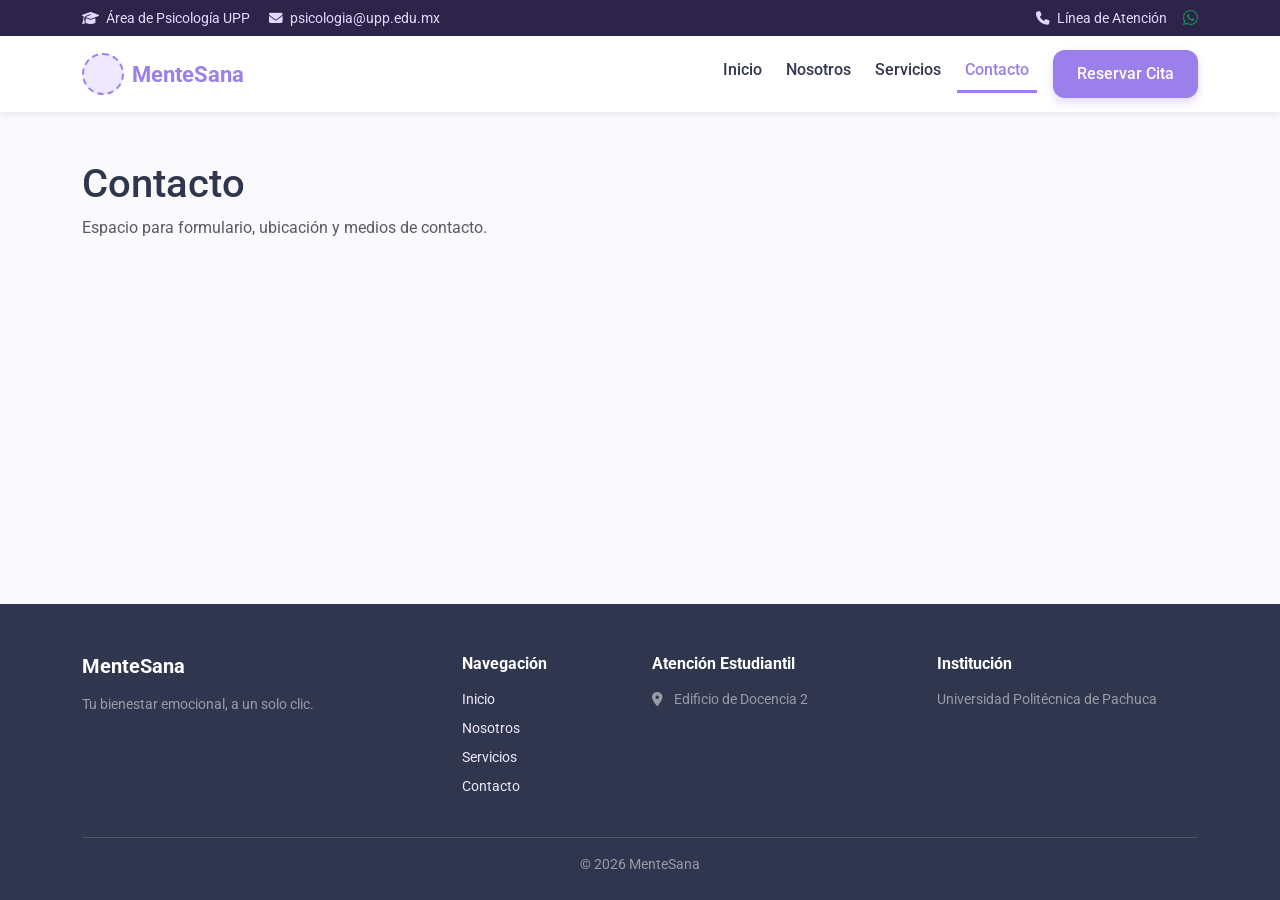
==== contacto.html @ 6005bea5 "Estructura base + menú offcanvas + comentarios en contacto.html" ====
<!DOCTYPE html>
<html lang="es">
<head>
    <meta charset="UTF-8">
    <meta name="viewport" content="width=device-width, initial-scale=1.0">
    <title>Contacto - MenteSana</title>

    <!-- Librerías externas - NO MODIFICAR -->
    <link href="https://cdn.jsdelivr.net/npm/bootstrap@5.3.3/dist/css/bootstrap.min.css" rel="stylesheet">
    <link rel="stylesheet" href="https://cdnjs.cloudflare.com/ajax/libs/font-awesome/6.5.1/css/all.min.css">
    <link href="https://fonts.googleapis.com/css2?family=Roboto:wght@300;400;500;700&display=swap" rel="stylesheet">

    <!-- Estilos propios (guía de estilo MenteSana) -->
    <link rel="stylesheet" href="css/estilos.css">
</head>
<body class="d-flex flex-column min-vh-100">

    <!-- Barra superior con contactos -->
    <div class="top-bar py-2">
        <div class="container d-flex justify-content-between align-items-center flex-wrap gap-2">
            <div>
                <span class="me-3"><i class="fa-solid fa-graduation-cap me-1"></i> Área de Psicología UPP</span>
                <span><i class="fa-solid fa-envelope me-1"></i> psicologia@upp.edu.mx</span>
            </div>
            <div class="d-flex align-items-center gap-3">
                <a href="contacto.html"><i class="fa-solid fa-phone me-1"></i> Línea de Atención</a>
                <a href="https://wa.me/" target="_blank" class="text-success"><i class="fa-brands fa-whatsapp fa-lg"></i></a>
            </div>
        </div>
    </div>

    <!-- Barra de navegación con menú móvil (Offcanvas Bootstrap 5) -->
    <nav class="navbar navbar-expand-lg navbar-mentesana sticky-top">
        <div class="container">
            <!-- Logo y nombre del sitio -->
            <a class="navbar-brand d-flex align-items-center gap-2" href="index.html">
                <div class="logo-placeholder"></div>
                <span>Mente<span style="color: var(--morado-principal);">Sana</span></span>
            </a>

            <!-- Botón hamburguesa - SOLO APARECE EN MÓVIL (< 992px) -->
            <button class="navbar-toggler border-0" type="button" 
                    data-bs-toggle="offcanvas" 
                    data-bs-target="#menuNavegacion" 
                    aria-controls="menuNavegacion">
                <span class="navbar-toggler-icon"></span>
            </button>

            <!-- Menú lateral deslizable (se abre desde la derecha) -->
            <div class="offcanvas offcanvas-end" tabindex="-1" id="menuNavegacion">
                <div class="offcanvas-header border-bottom">
                    <h5 class="offcanvas-title fw-bold">Mente<span style="color: var(--morado-principal);">Sana</span></h5>
                    <button type="button" class="btn-close" data-bs-dismiss="offcanvas"></button>
                </div>
                <div class="offcanvas-body">
                    <!-- Enlaces de navegación -->
                    <ul class="navbar-nav ms-auto gap-2">
                        <li class="nav-item"><a class="nav-link" href="index.html">Inicio</a></li>
                        <li class="nav-item"><a class="nav-link" href="nosotros.html">Nosotros</a></li>
                        <li class="nav-item"><a class="nav-link" href="servicios.html">Servicios</a></li>
                        <li class="nav-item"><a class="nav-link active" href="contacto.html">Contacto</a></li>
                    </ul>
                    <!-- Botón Reservar Cita - versión móvil -->
                    <div class="mt-3 d-lg-none">
                        <a href="contacto.html" class="btn btn-morado w-100">Reservar Cita</a>
                    </div>
                    <!-- Botón Reservar Cita - versión escritorio -->
                    <div class="d-none d-lg-block mt-0 ms-lg-3">
                        <a href="contacto.html" class="btn btn-morado px-4">Reservar Cita</a>
                    </div>
                </div>
            </div>
        </div>
    </nav>

    <!--  AQUÍ ABAJO TU COMPAÑERO AGREGA EL CONTENIDO -->
    <main class="container my-5">
        <h1>Contacto</h1>
        <p class="text-muted">Espacio para formulario, ubicación y medios de contacto.</p>
        <!-- NO BORRAR ESTRUCTURA DE ARRIBA - SOLO AGREGAR CONTENIDO AQUÍ -->
    </main>
    <!-- ================================================== -->

    <!-- Pie de página - igual en todas las páginas -->
    <footer class="footer-mentesana mt-auto">
        <div class="container">
            <div class="row g-4 mb-4 text-start">
                <div class="col-lg-4 col-md-6">
                    <h5 class="fw-bold mb-3 text-white">MenteSana</h5>
                    <p class="small text-white-50">Tu bienestar emocional, a un solo clic.</p>
                </div>
                <div class="col-lg-2 col-md-6">
                    <h6 class="fw-bold mb-3 text-white">Navegación</h6>
                    <ul class="list-unstyled small">
                        <li class="mb-2"><a href="index.html">Inicio</a></li>
                        <li class="mb-2"><a href="nosotros.html">Nosotros</a></li>
                        <li class="mb-2"><a href="servicios.html">Servicios</a></li>
                        <li class="mb-2"><a href="contacto.html">Contacto</a></li>
                    </ul>
                </div>
                <div class="col-lg-3 col-md-6">
                    <h6 class="fw-bold mb-3 text-white">Atención Estudiantil</h6>
                    <p class="small text-white-50 mb-2"><i class="fa-solid fa-location-dot me-2"></i> Edificio de Docencia 2</p>
                </div>
                <div class="col-lg-3 col-md-6">
                    <h6 class="fw-bold mb-3 text-white">Institución</h6>
                    <p class="small text-white-50">Universidad Politécnica de Pachuca</p>
                </div>
            </div>
            <hr class="border-secondary opacity-50">
            <p class="text-center mb-0 small text-white-50">&copy; 2026 MenteSana</p>
        </div>
    </footer>

    <!-- Scripts de Bootstrap - NO MODIFICAR -->
    <script src="https://cdn.jsdelivr.net/npm/bootstrap@5.3.3/dist/js/bootstrap.bundle.min.js"></script>
</body>
</html>
---- css/estilos.css ----
/* ==========================================================================
   MenteSana - Guía de Estilo Oficial (Material Design 3 Adaptado)
   ========================================================================== */

:root {
    /* Paleta Oficial */
    --morado-principal: #9B7FEA;
    --azul-principal: #5B8DEF;
    --azul-claro: #DCEEFF;
    --lavanda: #EEE9FF;
    --blanco: #FFFFFF;
    --texto-principal: #30364D;
    
    /* Variables secundarias */
    --morado-hover: #8563E3;
    --topbar-bg: #2D2549;
    --topbar-text: #E2D9FF;
    --bg-general: #FAFAFC;
}

/* Base Body y Tipografía */
body {
    font-family: 'Roboto', sans-serif;
    color: var(--texto-principal);
    background-color: var(--bg-general);
}

/* --------------------------------------------------------------------------
   1. Top Bar Superior (Contactos / Info Rápida)
   -------------------------------------------------------------------------- */
.top-bar {
    background-color: var(--topbar-bg);
    color: var(--topbar-text);
    font-size: 0.85rem;
}

.top-bar a {
    color: var(--topbar-text);
    text-decoration: none;
    transition: color 0.2s ease;
}

.top-bar a:hover {
    color: var(--blanco);
}

/* --------------------------------------------------------------------------
   2. Navbar Principal
   -------------------------------------------------------------------------- */
.navbar-mentesana {
    background-color: var(--blanco);
    box-shadow: 0px 2px 8px rgba(0, 0, 0, 0.08);
    padding-top: 0.75rem;
    padding-bottom: 0.75rem;
}

.navbar-mentesana .navbar-brand {
    color: var(--morado-principal);
    font-weight: 700;
    font-size: 1.4rem;
}

.navbar-mentesana .nav-link {
    color: var(--texto-principal);
    font-weight: 500;
    padding: 0.5rem 1rem;
    transition: all 0.2s ease;
}

.navbar-mentesana .nav-link:hover,
.navbar-mentesana .nav-link.active {
    color: var(--morado-principal);
    border-bottom: 3px solid var(--morado-principal);
}

/* Placeholder para el Logo */
.logo-placeholder {
    width: 42px;
    height: 42px;
    border-radius: 50%;
    border: 2px dashed var(--morado-principal);
    background-color: var(--lavanda);
    display: flex;
    align-items: center;
    justify-content: center;
}

/* --------------------------------------------------------------------------
   3. Hero / Banner Principal
   -------------------------------------------------------------------------- */
.hero-section {
    position: relative;
    /* Fondo con degradado sobrio en lugar de la imagen */
    background: linear-gradient(135deg, var(--morado-principal), var(--azul-principal));
    color: var(--blanco);
    padding: 100px 0;
}

.hero-section h1 {
    font-size: 2.8rem;
    font-weight: 700;
}

.hero-section p {
    font-size: 1.25rem;
    font-weight: 400;
}

/* Placeholder para la imagen principal del Hero */
.hero-img-placeholder {
    width: 100%;
    max-width: 500px;
    height: 250px;
    margin: 0 auto;
    border: 2px dashed rgba(255, 255, 255, 0.6);
    border-radius: 16px;
    background-color: rgba(255, 255, 255, 0.1);
    display: flex;
    align-items: center;
    justify-content: center;
    color: var(--blanco);
}

/* --------------------------------------------------------------------------
   4. Botones (Material Design 3)
   -------------------------------------------------------------------------- */
.btn-morado {
    background-color: var(--morado-principal);
    color: var(--blanco);
    border-radius: 12px;
    font-weight: 500;
    border: none;
    padding: 12px 28px;
    box-shadow: 0 4px 10px rgba(155, 127, 234, 0.3);
    transition: all 0.3s ease;
}

.btn-morado:hover {
    background-color: var(--morado-hover);
    color: var(--blanco);
    transform: translateY(-2px);
    box-shadow: 0 6px 14px rgba(155, 127, 234, 0.4);
}

.btn-outline-lavanda {
    background-color: rgba(255, 255, 255, 0.2);
    color: var(--blanco);
    border: 2px solid var(--blanco);
    border-radius: 12px;
    font-weight: 500;
    padding: 10px 26px;
    backdrop-filter: blur(4px);
    transition: all 0.3s ease;
}

.btn-outline-lavanda:hover {
    background-color: var(--blanco);
    color: var(--morado-principal);
    transform: translateY(-2px);
}

/* --------------------------------------------------------------------------
   5. Tarjetas y Módulos
   -------------------------------------------------------------------------- */
.card-servicio {
    background-color: var(--blanco);
    border: 1px solid var(--lavanda);
    border-radius: 16px;
    transition: all 0.3s ease;
    box-shadow: 0 2px 8px rgba(0,0,0,0.04);
}

.card-servicio:hover {
    transform: translateY(-5px);
    box-shadow: 0 8px 20px rgba(155, 127, 234, 0.18);
    border-color: var(--morado-principal);
}

.icon-container {
    width: 70px;
    height: 70px;
    background-color: var(--lavanda);
    color: var(--morado-principal);
    border-radius: 50%;
    display: flex;
    align-items: center;
    justify-content: center;
    margin: 0 auto 1.25rem;
    font-size: 1.8rem;
}

.uni-banner {
    background-color: var(--lavanda);
    border-radius: 20px;
    padding: 40px;
}

/* --------------------------------------------------------------------------
   6. Footer (Pie de Página)
   -------------------------------------------------------------------------- */
.footer-mentesana {
    background-color: var(--texto-principal);
    color: var(--blanco);
    padding-top: 50px;
    padding-bottom: 25px;
}

.footer-mentesana a {
    color: var(--lavanda);
    text-decoration: none;
    transition: color 0.2s ease;
}

.footer-mentesana a:hover {
    color: var(--blanco);
}
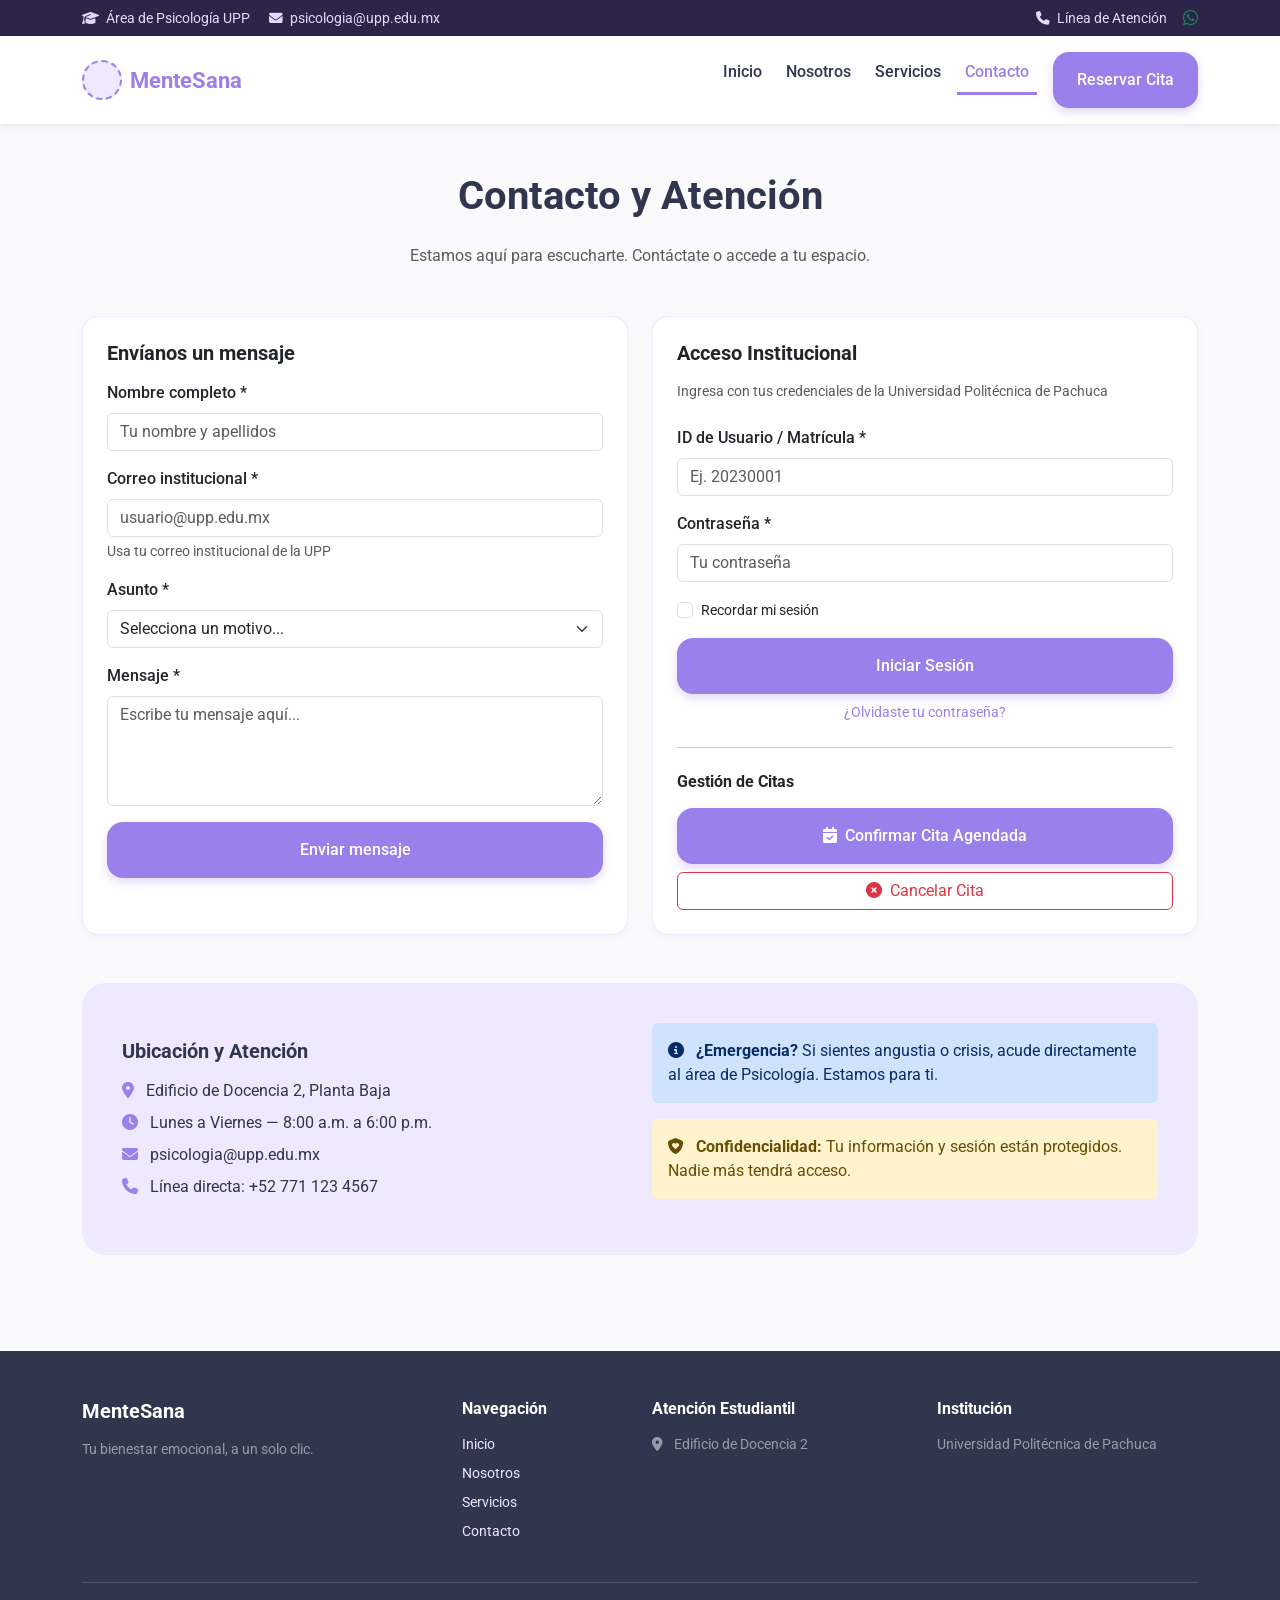
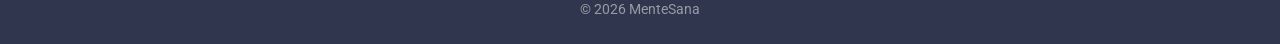
==== commit bf9c6037: "Tarea2 RF-001: Maquetación formularios Contacto + Sesión con validación HTML5" ====
--- a/contacto.html
+++ b/contacto.html
@@ -73,11 +73,214 @@
         </div>
     </nav>
 
-    <!--  AQUÍ ABAJO TU COMPAÑERO AGREGA EL CONTENIDO -->
+    <!--  TAREA 2: Maquetación Contacto + Sesión + Modales -->
     <main class="container my-5">
-        <h1>Contacto</h1>
-        <p class="text-muted">Espacio para formulario, ubicación y medios de contacto.</p>
-        <!-- NO BORRAR ESTRUCTURA DE ARRIBA - SOLO AGREGAR CONTENIDO AQUÍ -->
+        <h1 class="fw-bold text-center mb-4">Contacto y Atención</h1>
+        <p class="text-muted text-center mb-5">Estamos aquí para escucharte. Contáctate o accede a tu espacio.</p>
+
+        <!-- RF-001: SECCIÓN 1 — Formulario de Contacto -->
+        <div class="row g-4 mb-5">
+            <div class="col-lg-6">
+                <div class="card card-servicio h-100 p-4">
+                    <h3 class="h5 fw-bold mb-3">Envíanos un mensaje</h3>
+                    <form id="formContacto">
+                        <div class="mb-3">
+                            <label for="nombreCompleto" class="form-label fw-medium">Nombre completo *</label>
+                            <input type="text" class="form-control" id="nombreCompleto" name="nombreCompleto" 
+                                   required placeholder="Tu nombre y apellidos">
+                        </div>
+                        <div class="mb-3">
+                            <label for="correoUPP" class="form-label fw-medium">Correo institucional *</label>
+                            <input type="email" class="form-control" id="correoUPP" name="correoUPP" 
+                                   required placeholder="usuario@upp.edu.mx" pattern="[a-z0-9._%+-]+@upp\.edu\.mx$">
+                            <div class="form-text">Usa tu correo institucional de la UPP</div>
+                        </div>
+                        <div class="mb-3">
+                            <label for="asunto" class="form-label fw-medium">Asunto *</label>
+                            <select class="form-select" id="asunto" name="asunto" required>
+                                <option value="">Selecciona un motivo...</option>
+                                <option>Consulta sobre citas</option>
+                                <option>Orientación psicológica</option>
+                                <option>Reporte o sugerencia</option>
+                                <option>Otro</option>
+                            </select>
+                        </div>
+                        <div class="mb-3">
+                            <label for="mensaje" class="form-label fw-medium">Mensaje *</label>
+                            <textarea class="form-control" id="mensaje" name="mensaje" rows="4" 
+                                      required placeholder="Escribe tu mensaje aquí..."></textarea>
+                        </div>
+                        <button type="submit" class="btn btn-morado w-100">Enviar mensaje</button>
+                    </form>
+                </div>
+            </div>
+
+            <!-- RF-001: SECCIÓN 2 — Inicio de Sesión Institucional -->
+            <div class="col-lg-6">
+                <div class="card card-servicio h-100 p-4">
+                    <h3 class="h5 fw-bold mb-3">Acceso Institucional</h3>
+                    <p class="text-muted small mb-4">Ingresa con tus credenciales de la Universidad Politécnica de Pachuca</p>
+                    
+                    <form id="formLogin">
+                        <div class="mb-3">
+                            <label for="usuarioID" class="form-label fw-medium">ID de Usuario / Matrícula *</label>
+                            <input type="text" class="form-control" id="usuarioID" name="usuarioID" 
+                                   required placeholder="Ej. 20230001">
+                        </div>
+                        <div class="mb-3">
+                            <label for="contrasena" class="form-label fw-medium">Contraseña *</label>
+                            <input type="password" class="form-control" id="contrasena" name="contrasena" 
+                                   required placeholder="Tu contraseña">
+                        </div>
+                        <div class="mb-3 form-check">
+                            <input type="checkbox" class="form-check-input" id="recordarSesion">
+                            <label class="form-check-label small" for="recordarSesion">Recordar mi sesión</label>
+                        </div>
+                        <button type="submit" class="btn btn-morado w-100 mb-2">Iniciar Sesión</button>
+                        <a href="#" class="d-block text-center small text-decoration-none" style="color: var(--morado-principal);">¿Olvidaste tu contraseña?</a>
+                    </form>
+
+                    <hr class="my-4">
+
+                    <!-- RF-004: ACCIONES DE CITA → Botones que abren Modales -->
+                    <h4 class="h6 fw-bold mb-3">Gestión de Citas</h4>
+                    <div class="d-grid gap-2">
+                        <button type="button" class="btn btn-morado" data-bs-toggle="modal" data-bs-target="#modalConfirmarCita">
+                            <i class="fa-solid fa-calendar-check me-2"></i>Confirmar Cita Agendada
+                        </button>
+                        <button type="button" class="btn btn-outline-danger" data-bs-toggle="modal" data-bs-target="#modalCancelarCita">
+                            <i class="fa-solid fa-circle-xmark me-2"></i>Cancelar Cita
+                        </button>
+                    </div>
+                </div>
+            </div>
+        </div>
+
+        <!-- SECCIÓN: Ubicación y Datos de Contacto -->
+        <div class="uni-banner mb-5">
+            <div class="row g-4 align-items-center">
+                <div class="col-md-6">
+                    <h3 class="h5 fw-bold mb-3">Ubicación y Atención</h3>
+                    <ul class="list-unstyled mb-0">
+                        <li class="mb-2"><i class="fa-solid fa-location-dot me-2" style="color: var(--morado-principal);"></i> Edificio de Docencia 2, Planta Baja</li>
+                        <li class="mb-2"><i class="fa-solid fa-clock me-2" style="color: var(--morado-principal);"></i> Lunes a Viernes — 8:00 a.m. a 6:00 p.m.</li>
+                        <li class="mb-2"><i class="fa-solid fa-envelope me-2" style="color: var(--morado-principal);"></i> psicologia@upp.edu.mx</li>
+                        <li><i class="fa-solid fa-phone me-2" style="color: var(--morado-principal);"></i> Línea directa: +52 771 123 4567</li>
+                    </ul>
+                </div>
+                <div class="col-md-6">
+                    <!-- Alerta Informativa de Bootstrap -->
+                    <div class="alert alert-primary border-0" role="alert">
+                        <i class="fa-solid fa-info-circle me-2"></i>
+                        <strong>¿Emergencia?</strong> Si sientes angustia o crisis, acude directamente al área de Psicología. Estamos para ti.
+                    </div>
+                    <div class="alert alert-warning border-0" role="alert">
+                        <i class="fa-solid fa-shield-heart me-2"></i>
+                        <strong>Confidencialidad:</strong> Tu información y sesión están protegidos. Nadie más tendrá acceso.
+                    </div>
+                </div>
+            </div>
+        </div>
+
+        <!-- ================================================== -->
+        <!-- RF-004: MODALES DE CONFIRMACIÓN Y CANCELACIÓN -->
+        <!-- ================================================== -->
+
+        <!-- Modal 1 — Confirmar Cita -->
+        <div class="modal fade" id="modalConfirmarCita" tabindex="-1" aria-labelledby="modalConfirmarCitaTitulo" aria-hidden="true">
+            <div class="modal-dialog modal-dialog-centered">
+                <div class="modal-content">
+                    <div class="modal-header" style="background-color: var(--lavanda);">
+                        <h5 class="modal-title fw-bold" id="modalConfirmarCitaTitulo">
+                            <i class="fa-solid fa-calendar-check me-2" style="color: var(--morado-principal);"></i>Confirmar Cita
+                        </h5>
+                        <button type="button" class="btn-close" data-bs-dismiss="modal" aria-label="Cerrar"></button>
+                    </div>
+                    <div class="modal-body">
+                        <p class="mb-3">Verifica los datos de tu cita antes de confirmar:</p>
+                        <ul class="list-group list-group-flush mb-3">
+                            <li class="list-group-item d-flex justify-content-between">
+                                <span>Fecha:</span>
+                                <strong>DD/MM/AAAA</strong>
+                            </li>
+                            <li class="list-group-item d-flex justify-content-between">
+                                <span>Hora:</span>
+                                <strong>HH:MM</strong>
+                            </li>
+                            <li class="list-group-item d-flex justify-content-between">
+                                <span>Modalidad:</span>
+                                <strong>Presencial / Virtual</strong>
+                            </li>
+                            <li class="list-group-item d-flex justify-content-between">
+                                <span>Orientador:</span>
+                                <strong>Por asignar</strong>
+                            </li>
+                        </ul>
+                        <div class="form-check mb-2">
+                            <input type="checkbox" class="form-check-input" id="confirmoAsistencia" required>
+                            <label class="form-check-label small" for="confirmoAsistencia">
+                                Confirmo que asistiré en la fecha y hora indicadas *
+                            </label>
+                        </div>
+                        <p class="small text-muted mb-0"> Recuerda: Puedes modificar tu cita con al menos 24 horas de anticipación.</p>
+                    </div>
+                    <div class="modal-footer">
+                        <button type="button" class="btn btn-secondary" data-bs-dismiss="modal">Cerrar</button>
+                        <button type="button" class="btn btn-morado">Confirmar Cita</button>
+                    </div>
+                </div>
+            </div>
+        </div>
+
+        <!-- Modal 2 — Cancelar Cita -->
+        <div class="modal fade" id="modalCancelarCita" tabindex="-1" aria-labelledby="modalCancelarCitaTitulo" aria-hidden="true">
+            <div class="modal-dialog modal-dialog-centered">
+                <div class="modal-content border-danger">
+                    <div class="modal-header bg-danger text-white">
+                        <h5 class="modal-title fw-bold" id="modalCancelarCitaTitulo">
+                            <i class="fa-solid fa-triangle-exclamation me-2"></i>Cancelar Cita
+                        </h5>
+                        <button type="button" class="btn-close btn-close-white" data-bs-dismiss="modal" aria-label="Cerrar"></button>
+                    </div>
+                    <div class="modal-body">
+                        <p class="mb-3">¿Estás seguro de que deseas cancelar tu cita programada?</p>
+                        
+                        <div class="alert alert-light border mb-3" role="alert">
+                            <strong> Consecuencias:</strong>
+                            <ul class="mb-0 mt-1 small">
+                                <li>El espacio quedará disponible para otra persona</li>
+                                <li>Podrás agendar una nueva cita después</li>
+                                <li>Si cancelas con menos de 24h, se registrará como ausencia</li>
+                            </ul>
+                        </div>
+
+                        <div class="mb-3">
+                            <label for="motivoCancelacion" class="form-label fw-medium">Motivo de cancelación *</label>
+                            <select class="form-select" id="motivoCancelacion" required>
+                                <option value="">Selecciona un motivo...</option>
+                                <li>Conflicto de horario académico</li>
+                                <li>Imprevisto personal</li>
+                                <li>Me recuperé y no requiero la sesión</li>
+                                <li>Problemas de salud</li>
+                                <li>Otro</li>
+                            </select>
+                        </div>
+
+                        <div class="form-check mb-2">
+                            <input type="checkbox" class="form-check-input" id="entiendoCancelacion" required>
+                            <label class="form-check-label small text-danger" for="entiendoCancelacion">
+                                Comprendo que esta acción cancela mi cita y no se puede deshacer *
+                            </label>
+                        </div>
+                    </div>
+                    <div class="modal-footer">
+                        <button type="button" class="btn btn-secondary" data-bs-dismiss="modal">Mantener Cita</button>
+                        <button type="button" class="btn btn-danger">Sí, Cancelar Cita</button>
+                    </div>
+                </div>
+            </div>
+        </div>
+        <!-- Fin Modales RF-004 -->
     </main>
     <!-- ================================================== -->
 
--- a/css/estilos.css
+++ b/css/estilos.css
@@ -1,37 +1,65 @@
 /* ==========================================================================
-   MenteSana - Guía de Estilo Oficial (Material Design 3 Adaptado)
+   MenteSana - Hoja de Estilos Global (Guía de Estilo Oficial)
    ========================================================================== */
 
+/* Importación oficial de la fuente Roboto */
+@import url('https://fonts.googleapis.com/css2?family=Roboto:wght@300;400;500;700&display=swap');
+
+/* --------------------------------------------------------------------------
+   1. Variables de Color Solicitadas (#3)
+   -------------------------------------------------------------------------- */
 :root {
-    /* Paleta Oficial */
+    /* Paleta Requerida */
+    --azul-principal: #5B8DEF;
     --morado-principal: #9B7FEA;
-    --azul-principal: #5B8DEF;
     --azul-claro: #DCEEFF;
     --lavanda: #EEE9FF;
+    --texto-principal: #30364D;
+
+    /* Colores Secundarios y de Apoyo */
     --blanco: #FFFFFF;
-    --texto-principal: #30364D;
-    
-    /* Variables secundarias */
     --morado-hover: #8563E3;
     --topbar-bg: #2D2549;
     --topbar-text: #E2D9FF;
     --bg-general: #FAFAFC;
-}
-
-/* Base Body y Tipografía */
+
+    /* ----------------------------------------------------------------------
+       Sistema de Espaciado en múltiplos de 8dp (8px)
+       ---------------------------------------------------------------------- */
+    --space-8: 8px;    /* 1x */
+    --space-16: 16px;  /* 2x */
+    --space-24: 24px;  /* 3x */
+    --space-32: 32px;  /* 4x */
+    --space-40: 40px;  /* 5x */
+    --space-48: 48px;  /* 6x */
+    --space-64: 64px;  /* 8x */
+    --space-80: 80px;  /* 10x */
+}
+
+/* --------------------------------------------------------------------------
+   2. Configuración Base y Tipografía Roboto
+   -------------------------------------------------------------------------- */
+* {
+    box-sizing: border-box;
+}
+
 body {
     font-family: 'Roboto', sans-serif;
     color: var(--texto-principal);
     background-color: var(--bg-general);
-}
-
-/* --------------------------------------------------------------------------
-   1. Top Bar Superior (Contactos / Info Rápida)
+    margin: 0;
+    padding: 0;
+}
+
+/* --------------------------------------------------------------------------
+   3. Top Bar Superior (Info Rápida)
    -------------------------------------------------------------------------- */
 .top-bar {
     background-color: var(--topbar-bg);
     color: var(--topbar-text);
     font-size: 0.85rem;
+    padding-top: var(--space-8);
+    padding-bottom: var(--space-8);
 }
 
 .top-bar a {
@@ -45,13 +73,13 @@
 }
 
 /* --------------------------------------------------------------------------
-   2. Navbar Principal
+   4. Barra de Navegación (Navbar)
    -------------------------------------------------------------------------- */
 .navbar-mentesana {
     background-color: var(--blanco);
     box-shadow: 0px 2px 8px rgba(0, 0, 0, 0.08);
-    padding-top: 0.75rem;
-    padding-bottom: 0.75rem;
+    padding-top: var(--space-16);
+    padding-bottom: var(--space-16);
 }
 
 .navbar-mentesana .navbar-brand {
@@ -63,7 +91,7 @@
 .navbar-mentesana .nav-link {
     color: var(--texto-principal);
     font-weight: 500;
-    padding: 0.5rem 1rem;
+    padding: var(--space-8) var(--space-16);
     transition: all 0.2s ease;
 }
 
@@ -75,8 +103,8 @@
 
 /* Placeholder para el Logo */
 .logo-placeholder {
-    width: 42px;
-    height: 42px;
+    width: 40px;
+    height: 40px;
     border-radius: 50%;
     border: 2px dashed var(--morado-principal);
     background-color: var(--lavanda);
@@ -86,51 +114,38 @@
 }
 
 /* --------------------------------------------------------------------------
-   3. Hero / Banner Principal
+   5. Hero / Banner Principal
    -------------------------------------------------------------------------- */
 .hero-section {
     position: relative;
-    /* Fondo con degradado sobrio en lugar de la imagen */
     background: linear-gradient(135deg, var(--morado-principal), var(--azul-principal));
     color: var(--blanco);
-    padding: 100px 0;
+    padding-top: var(--space-80);
+    padding-bottom: var(--space-80);
 }
 
 .hero-section h1 {
     font-size: 2.8rem;
     font-weight: 700;
+    margin-bottom: var(--space-16);
 }
 
 .hero-section p {
     font-size: 1.25rem;
     font-weight: 400;
-}
-
-/* Placeholder para la imagen principal del Hero */
-.hero-img-placeholder {
-    width: 100%;
-    max-width: 500px;
-    height: 250px;
-    margin: 0 auto;
-    border: 2px dashed rgba(255, 255, 255, 0.6);
-    border-radius: 16px;
-    background-color: rgba(255, 255, 255, 0.1);
-    display: flex;
-    align-items: center;
-    justify-content: center;
-    color: var(--blanco);
-}
-
-/* --------------------------------------------------------------------------
-   4. Botones (Material Design 3)
+    margin-bottom: var(--space-32);
+}
+
+/* --------------------------------------------------------------------------
+   6. Botones Institucionales
    -------------------------------------------------------------------------- */
 .btn-morado {
     background-color: var(--morado-principal);
     color: var(--blanco);
-    border-radius: 12px;
+    border-radius: var(--space-16);
     font-weight: 500;
     border: none;
-    padding: 12px 28px;
+    padding: var(--space-16) var(--space-32);
     box-shadow: 0 4px 10px rgba(155, 127, 234, 0.3);
     transition: all 0.3s ease;
 }
@@ -146,9 +161,9 @@
     background-color: rgba(255, 255, 255, 0.2);
     color: var(--blanco);
     border: 2px solid var(--blanco);
-    border-radius: 12px;
+    border-radius: var(--space-16);
     font-weight: 500;
-    padding: 10px 26px;
+    padding: var(--space-16) var(--space-32);
     backdrop-filter: blur(4px);
     transition: all 0.3s ease;
 }
@@ -160,49 +175,52 @@
 }
 
 /* --------------------------------------------------------------------------
-   5. Tarjetas y Módulos
+   7. Tarjetas y Módulos
    -------------------------------------------------------------------------- */
 .card-servicio {
     background-color: var(--blanco);
     border: 1px solid var(--lavanda);
-    border-radius: 16px;
+    border-radius: var(--space-16);
+    padding: var(--space-24);
     transition: all 0.3s ease;
     box-shadow: 0 2px 8px rgba(0,0,0,0.04);
 }
 
 .card-servicio:hover {
-    transform: translateY(-5px);
+    transform: translateY(-4px);
     box-shadow: 0 8px 20px rgba(155, 127, 234, 0.18);
     border-color: var(--morado-principal);
 }
 
 .icon-container {
-    width: 70px;
-    height: 70px;
+    width: 64px;
+    height: 64px;
     background-color: var(--lavanda);
     color: var(--morado-principal);
     border-radius: 50%;
     display: flex;
     align-items: center;
     justify-content: center;
-    margin: 0 auto 1.25rem;
+    margin: 0 auto var(--space-16);
     font-size: 1.8rem;
 }
 
 .uni-banner {
     background-color: var(--lavanda);
-    border-radius: 20px;
-    padding: 40px;
-}
-
-/* --------------------------------------------------------------------------
-   6. Footer (Pie de Página)
+    border-radius: var(--space-24);
+    padding: var(--space-40);
+    margin-top: var(--space-48);
+    margin-bottom: var(--space-48);
+}
+
+/* --------------------------------------------------------------------------
+   8. Pie de Página (Footer)
    -------------------------------------------------------------------------- */
 .footer-mentesana {
     background-color: var(--texto-principal);
     color: var(--blanco);
-    padding-top: 50px;
-    padding-bottom: 25px;
+    padding-top: var(--space-48);
+    padding-bottom: var(--space-24);
 }
 
 .footer-mentesana a {
@@ -213,4 +231,12 @@
 
 .footer-mentesana a:hover {
     color: var(--blanco);
+}
+/* Logo en Navbar */
+.logo-nav {
+    width: 40px;
+    height: 40px;
+    object-fit: cover;
+    border-radius: 50%;
+    border: 2px solid var(--morado-principal);
 }
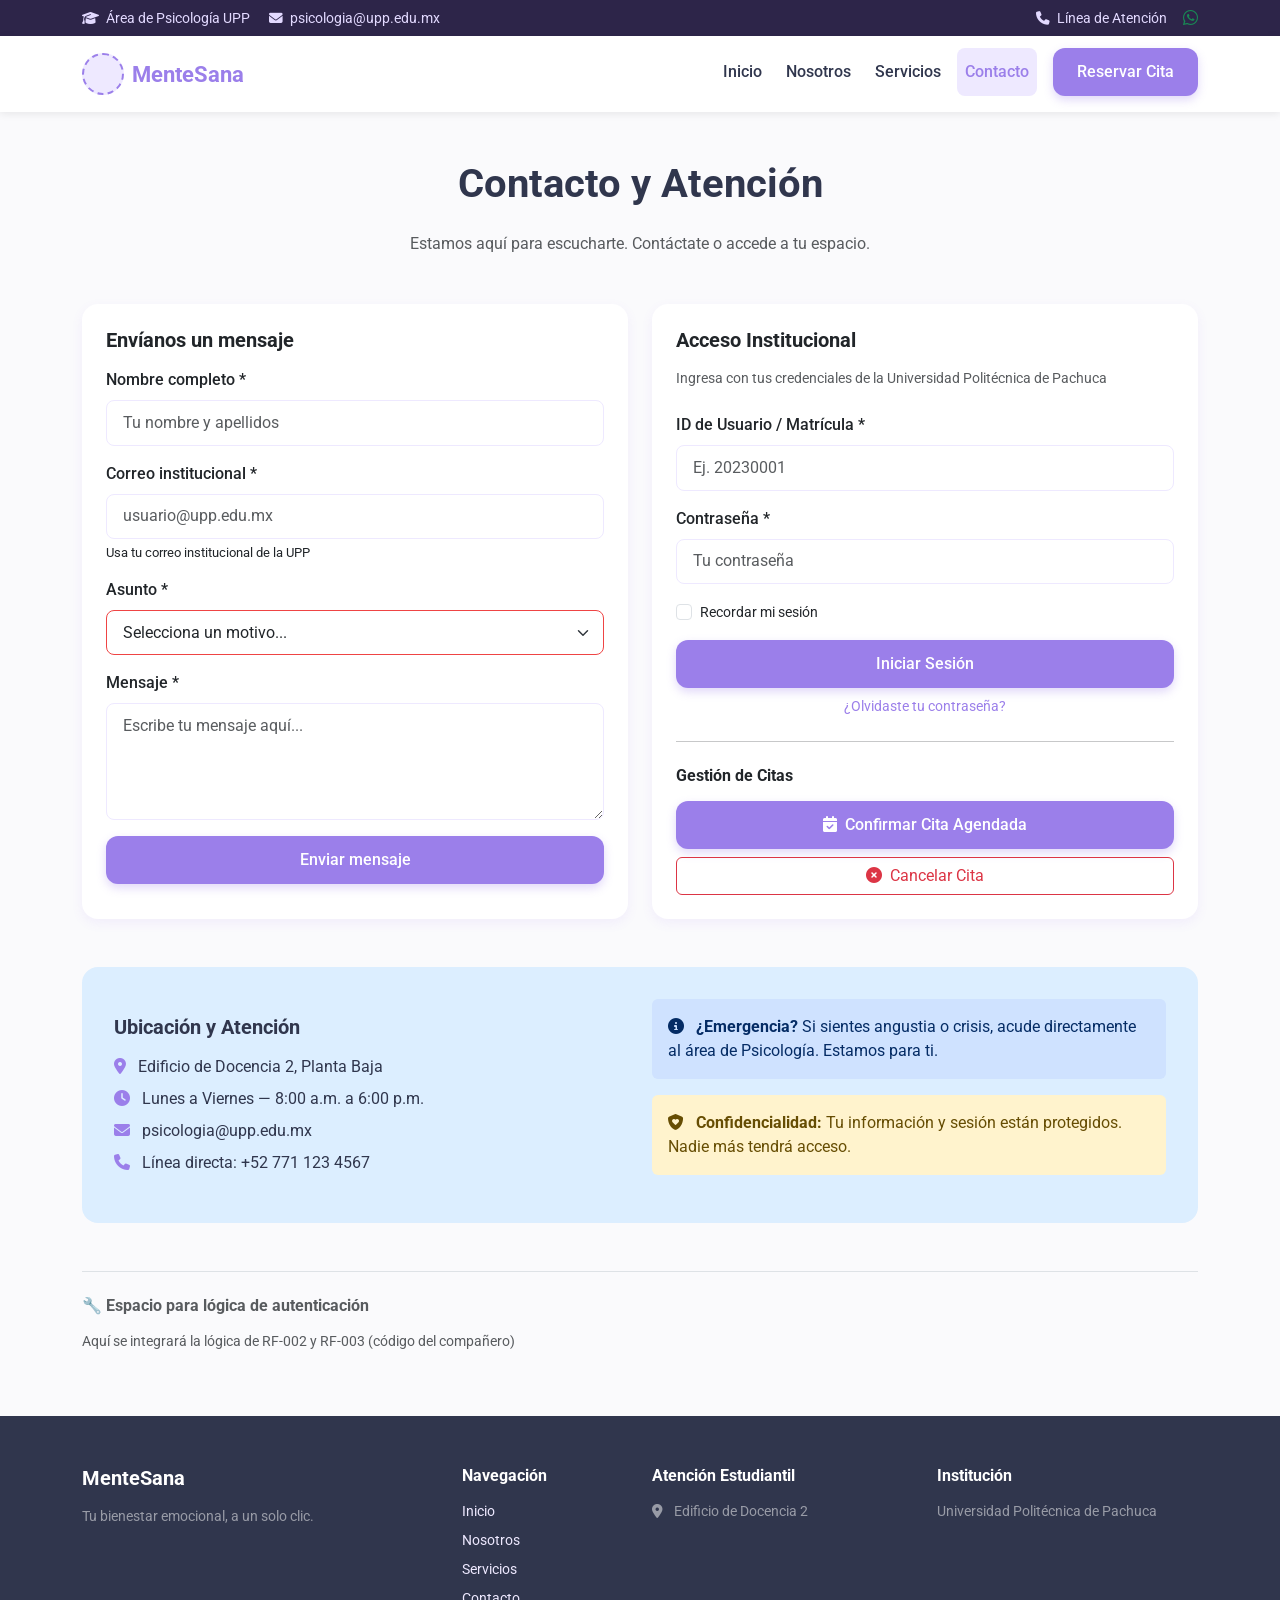
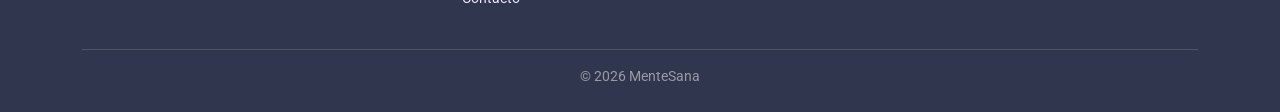
==== commit f8497962: "Tarea2: Comentarios y espacio reservado para RF-002 y RF-003" ====
--- a/contacto.html
+++ b/contacto.html
@@ -281,6 +281,18 @@
             </div>
         </div>
         <!-- Fin Modales RF-004 -->
+        <!-- RF-002 y RF-003 — ESPACIO RESERVADO PARA EL COMPAÑERO -->
+        <!-- Aquí se conectará:
+             RF-002 → Lógica de autenticación y verificación de credenciales
+             RF-003 → Recuperación de contraseña y gestión de sesión
+             INSTRUCCIONES: No borrar la estructura de arriba. 
+             Solo agregar tu código de conexión/script en este espacio.
+        ================================================== -->
+        <div class="mt-5 pt-4 border-top">
+            <h4 class="h6 fw-bold text-muted mb-3">🔧 Espacio para lógica de autenticación</h4>
+            <p class="text-muted small">Aquí se integrará la lógica de RF-002 y RF-003 (código del compañero)</p>
+            <!-- Tu código va aquí -->
+        </div>
     </main>
     <!-- ================================================== -->
 
--- a/css/estilos.css
+++ b/css/estilos.css
@@ -1,65 +1,37 @@
 /* ==========================================================================
-   MenteSana - Hoja de Estilos Global (Guía de Estilo Oficial)
+   MenteSana - Guía de Estilo Oficial (Material Design 3 Adaptado)
    ========================================================================== */
 
-/* Importación oficial de la fuente Roboto */
-@import url('https://fonts.googleapis.com/css2?family=Roboto:wght@300;400;500;700&display=swap');
-
-/* --------------------------------------------------------------------------
-   1. Variables de Color Solicitadas (#3)
-   -------------------------------------------------------------------------- */
 :root {
-    /* Paleta Requerida */
+    /* Paleta Oficial */
+    --morado-principal: #9B7FEA;
     --azul-principal: #5B8DEF;
-    --morado-principal: #9B7FEA;
     --azul-claro: #DCEEFF;
     --lavanda: #EEE9FF;
+    --blanco: #FFFFFF;
     --texto-principal: #30364D;
-
-    /* Colores Secundarios y de Apoyo */
-    --blanco: #FFFFFF;
+    
+    /* Variables secundarias */
     --morado-hover: #8563E3;
     --topbar-bg: #2D2549;
     --topbar-text: #E2D9FF;
     --bg-general: #FAFAFC;
-
-    /* ----------------------------------------------------------------------
-       Sistema de Espaciado en múltiplos de 8dp (8px)
-       ---------------------------------------------------------------------- */
-    --space-8: 8px;    /* 1x */
-    --space-16: 16px;  /* 2x */
-    --space-24: 24px;  /* 3x */
-    --space-32: 32px;  /* 4x */
-    --space-40: 40px;  /* 5x */
-    --space-48: 48px;  /* 6x */
-    --space-64: 64px;  /* 8x */
-    --space-80: 80px;  /* 10x */
-}
-
-/* --------------------------------------------------------------------------
-   2. Configuración Base y Tipografía Roboto
-   -------------------------------------------------------------------------- */
-* {
-    box-sizing: border-box;
-}
-
+}
+
+/* Base Body y Tipografía */
 body {
     font-family: 'Roboto', sans-serif;
     color: var(--texto-principal);
     background-color: var(--bg-general);
-    margin: 0;
-    padding: 0;
-}
-
-/* --------------------------------------------------------------------------
-   3. Top Bar Superior (Info Rápida)
+}
+
+/* --------------------------------------------------------------------------
+   1. Top Bar Superior (Contactos / Info Rápida)
    -------------------------------------------------------------------------- */
 .top-bar {
     background-color: var(--topbar-bg);
     color: var(--topbar-text);
     font-size: 0.85rem;
-    padding-top: var(--space-8);
-    padding-bottom: var(--space-8);
 }
 
 .top-bar a {
@@ -73,13 +45,13 @@
 }
 
 /* --------------------------------------------------------------------------
-   4. Barra de Navegación (Navbar)
+   2. Navbar Principal
    -------------------------------------------------------------------------- */
 .navbar-mentesana {
     background-color: var(--blanco);
     box-shadow: 0px 2px 8px rgba(0, 0, 0, 0.08);
-    padding-top: var(--space-16);
-    padding-bottom: var(--space-16);
+    padding-top: 0.75rem;
+    padding-bottom: 0.75rem;
 }
 
 .navbar-mentesana .navbar-brand {
@@ -91,7 +63,7 @@
 .navbar-mentesana .nav-link {
     color: var(--texto-principal);
     font-weight: 500;
-    padding: var(--space-8) var(--space-16);
+    padding: 0.5rem 1rem;
     transition: all 0.2s ease;
 }
 
@@ -103,8 +75,8 @@
 
 /* Placeholder para el Logo */
 .logo-placeholder {
-    width: 40px;
-    height: 40px;
+    width: 42px;
+    height: 42px;
     border-radius: 50%;
     border: 2px dashed var(--morado-principal);
     background-color: var(--lavanda);
@@ -114,38 +86,51 @@
 }
 
 /* --------------------------------------------------------------------------
-   5. Hero / Banner Principal
+   3. Hero / Banner Principal
    -------------------------------------------------------------------------- */
 .hero-section {
     position: relative;
+    /* Fondo con degradado sobrio en lugar de la imagen */
     background: linear-gradient(135deg, var(--morado-principal), var(--azul-principal));
     color: var(--blanco);
-    padding-top: var(--space-80);
-    padding-bottom: var(--space-80);
+    padding: 100px 0;
 }
 
 .hero-section h1 {
     font-size: 2.8rem;
     font-weight: 700;
-    margin-bottom: var(--space-16);
 }
 
 .hero-section p {
     font-size: 1.25rem;
     font-weight: 400;
-    margin-bottom: var(--space-32);
-}
-
-/* --------------------------------------------------------------------------
-   6. Botones Institucionales
+}
+
+/* Placeholder para la imagen principal del Hero */
+.hero-img-placeholder {
+    width: 100%;
+    max-width: 500px;
+    height: 250px;
+    margin: 0 auto;
+    border: 2px dashed rgba(255, 255, 255, 0.6);
+    border-radius: 16px;
+    background-color: rgba(255, 255, 255, 0.1);
+    display: flex;
+    align-items: center;
+    justify-content: center;
+    color: var(--blanco);
+}
+
+/* --------------------------------------------------------------------------
+   4. Botones (Material Design 3)
    -------------------------------------------------------------------------- */
 .btn-morado {
     background-color: var(--morado-principal);
     color: var(--blanco);
-    border-radius: var(--space-16);
+    border-radius: 12px;
     font-weight: 500;
     border: none;
-    padding: var(--space-16) var(--space-32);
+    padding: 12px 28px;
     box-shadow: 0 4px 10px rgba(155, 127, 234, 0.3);
     transition: all 0.3s ease;
 }
@@ -161,9 +146,9 @@
     background-color: rgba(255, 255, 255, 0.2);
     color: var(--blanco);
     border: 2px solid var(--blanco);
-    border-radius: var(--space-16);
+    border-radius: 12px;
     font-weight: 500;
-    padding: var(--space-16) var(--space-32);
+    padding: 10px 26px;
     backdrop-filter: blur(4px);
     transition: all 0.3s ease;
 }
@@ -175,52 +160,49 @@
 }
 
 /* --------------------------------------------------------------------------
-   7. Tarjetas y Módulos
+   5. Tarjetas y Módulos
    -------------------------------------------------------------------------- */
 .card-servicio {
     background-color: var(--blanco);
     border: 1px solid var(--lavanda);
-    border-radius: var(--space-16);
-    padding: var(--space-24);
+    border-radius: 16px;
     transition: all 0.3s ease;
     box-shadow: 0 2px 8px rgba(0,0,0,0.04);
 }
 
 .card-servicio:hover {
-    transform: translateY(-4px);
+    transform: translateY(-5px);
     box-shadow: 0 8px 20px rgba(155, 127, 234, 0.18);
     border-color: var(--morado-principal);
 }
 
 .icon-container {
-    width: 64px;
-    height: 64px;
+    width: 70px;
+    height: 70px;
     background-color: var(--lavanda);
     color: var(--morado-principal);
     border-radius: 50%;
     display: flex;
     align-items: center;
     justify-content: center;
-    margin: 0 auto var(--space-16);
+    margin: 0 auto 1.25rem;
     font-size: 1.8rem;
 }
 
 .uni-banner {
     background-color: var(--lavanda);
-    border-radius: var(--space-24);
-    padding: var(--space-40);
-    margin-top: var(--space-48);
-    margin-bottom: var(--space-48);
-}
-
-/* --------------------------------------------------------------------------
-   8. Pie de Página (Footer)
+    border-radius: 20px;
+    padding: 40px;
+}
+
+/* --------------------------------------------------------------------------
+   6. Footer (Pie de Página)
    -------------------------------------------------------------------------- */
 .footer-mentesana {
     background-color: var(--texto-principal);
     color: var(--blanco);
-    padding-top: var(--space-48);
-    padding-bottom: var(--space-24);
+    padding-top: 50px;
+    padding-bottom: 25px;
 }
 
 .footer-mentesana a {
@@ -232,11 +214,108 @@
 .footer-mentesana a:hover {
     color: var(--blanco);
 }
-/* Logo en Navbar */
-.logo-nav {
-    width: 40px;
-    height: 40px;
-    object-fit: cover;
-    border-radius: 50%;
-    border: 2px solid var(--morado-principal);
+/* AJUSTES RESPONSIVOS Y MENÚ OFFCANVAS*/
+
+/* Evitar desbordamiento horizontal en toda la página */
+html, body {
+    overflow-x: hidden;
+}
+
+/* Estilos del cajón lateral - coincidiendo con la guía de estilo */
+.offcanvas {
+    --bs-offcanvas-bg: var(--blanco);
+    --bs-offcanvas-border-color: var(--lavanda);
+}
+
+.offcanvas-header {
+    background-color: var(--azul-claro);
+}
+
+.offcanvas-body .nav-link {
+    font-size: 1rem;
+    padding: 0.75rem 1rem;
+    border-radius: 8px;
+    margin-bottom: 0.25rem;
+}
+
+.offcanvas-body .nav-link:hover,
+.offcanvas-body .nav-link.active {
+    background-color: var(--lavanda);
+    border-bottom: none;
+}
+
+/* Ajustes para pantallas pequeñas (< 768px) */
+@media (max-width: 768px) {
+    .container {
+        padding-left: 16px;
+        padding-right: 16px;
+    }
+}
+
+/* TAREA 2 — ESTILOS: Contacto, Formularios y Modales */
+
+/* Tarjetas de formulario — misma guía de estilo */
+.card-servicio {
+    border: none;
+    border-radius: 1rem;
+    box-shadow: 0 4px 12px rgba(139, 92, 246, 0.08);
+    transition: transform 0.3s ease, box-shadow 0.3s ease;
+}
+
+.card-servicio:hover {
+    transform: translateY(-4px);
+    box-shadow: 0 8px 20px rgba(139, 92, 246, 0.12);
+}
+
+/* Campos de formulario — coherencia visual */
+.form-control, .form-select {
+    border-radius: 0.5rem;
+    border-color: var(--lavanda);
+    padding: 0.6rem 1rem;
+}
+
+.form-control:focus, .form-select:focus {
+    border-color: var(--morado-principal);
+    box-shadow: 0 0 0 0.25rem rgba(139, 92, 246, 0.25);
+}
+
+/* Etiquetas y textos */
+.form-label {
+    color: var(--texto-oscuro);
+}
+
+.form-text {
+    font-size: 0.8rem;
+    color: var(--gris-texto);
+}
+
+/* Sección de ubicación */
+.uni-banner {
+    background-color: var(--azul-claro);
+    border-radius: 1rem;
+    padding: 2rem;
+}
+
+/* Modales — alineación con paleta */
+.modal-header {
+    border-bottom: 2px solid var(--lavanda);
+}
+
+.modal-footer {
+    border-top: 2px solid var(--lavanda);
+}
+
+/* Validación visual HTML5 */
+.form-control:required:valid,
+.form-select:required:valid {
+    border-color: #10b981;
+    background-image: url("data:image/svg+xml,%3csvg xmlns='http://www.w3.org/2000/svg' viewBox='0 0 8 8'%3e%3cpath fill='%2310b981' d='M2.3 6.73L.6 4.53l-.8.8 2.45 2.45L7.2 2l-.8-.8-4.1 4.1z'/%3e%3c/svg%3e");
+    background-repeat: no-repeat;
+    background-position: right 0.75rem center;
+    background-size: 1rem 1rem;
+}
+
+.form-control:invalid:not(:placeholder-shown),
+.form-select:invalid:not(:placeholder-shown) {
+    border-color: #ef4444;
 }
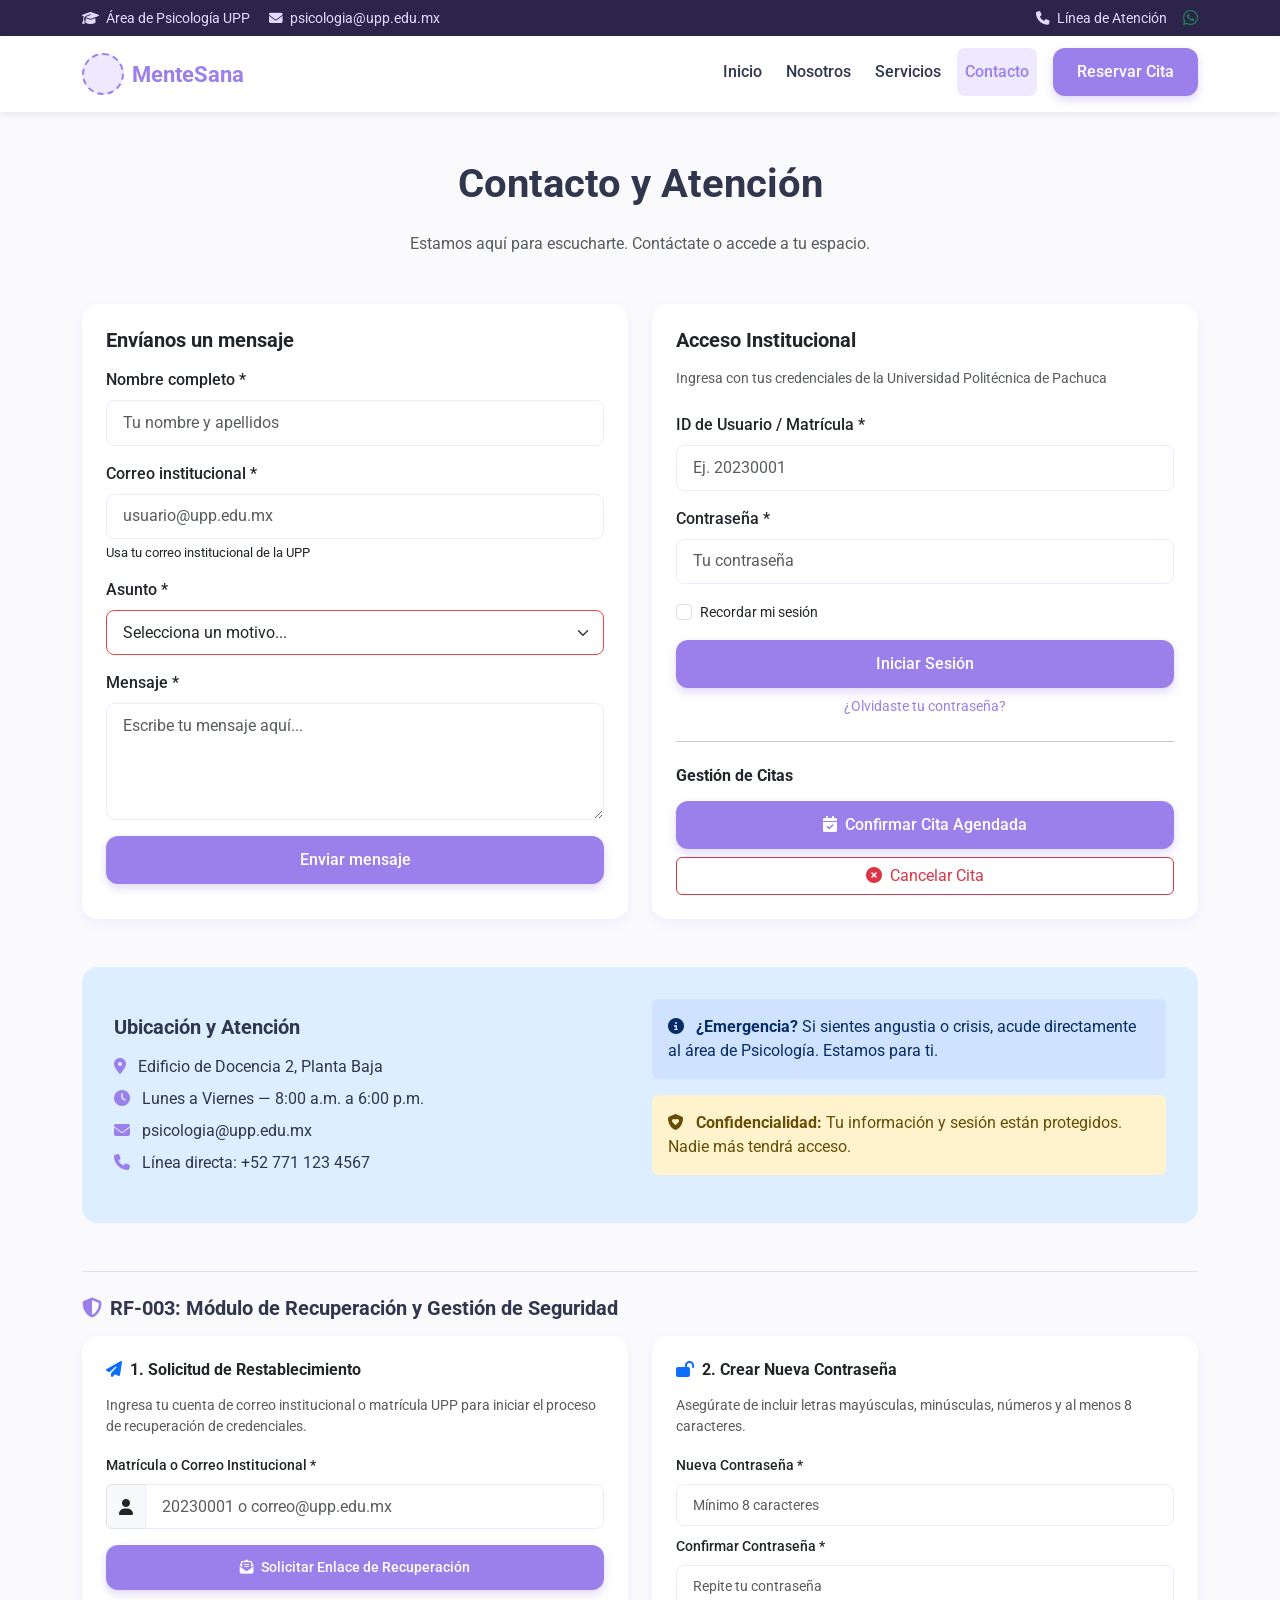
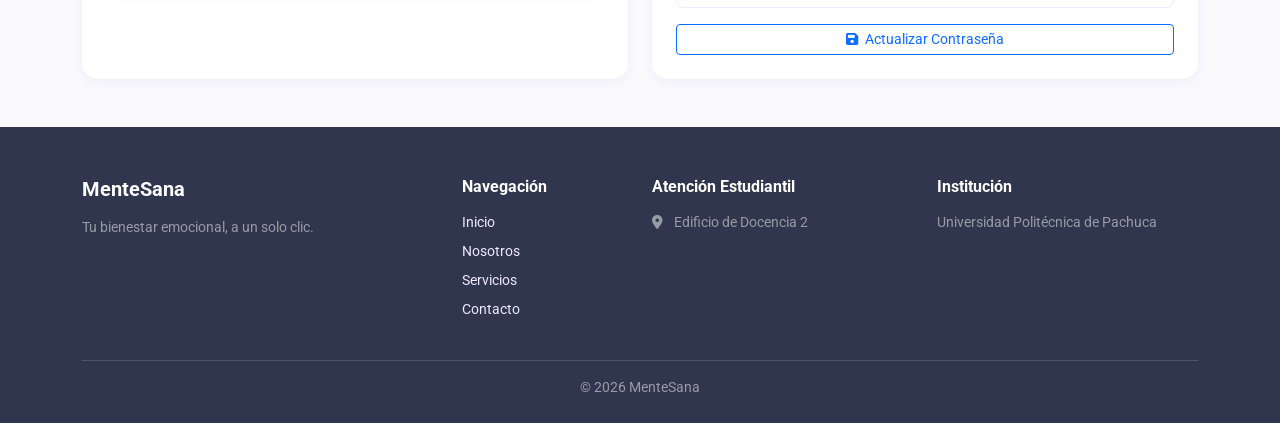
==== commit b72ddb88: "feat: integracion de RF-03 recuperacion de contrasena en contacto.html" ====
--- a/contacto.html
+++ b/contacto.html
@@ -137,7 +137,8 @@
                             <label class="form-check-label small" for="recordarSesion">Recordar mi sesión</label>
                         </div>
                         <button type="submit" class="btn btn-morado w-100 mb-2">Iniciar Sesión</button>
-                        <a href="#" class="d-block text-center small text-decoration-none" style="color: var(--morado-principal);">¿Olvidaste tu contraseña?</a>
+                        <!-- RF-003: Enlace para abrir el modal de recuperación de contraseña -->
+                        <a href="#modalRecuperarContrasena" data-bs-toggle="modal" class="d-block text-center small text-decoration-none" style="color: var(--morado-principal);">¿Olvidaste tu contraseña?</a>
                     </form>
 
                     <hr class="my-4">
@@ -258,11 +259,11 @@
                             <label for="motivoCancelacion" class="form-label fw-medium">Motivo de cancelación *</label>
                             <select class="form-select" id="motivoCancelacion" required>
                                 <option value="">Selecciona un motivo...</option>
-                                <li>Conflicto de horario académico</li>
-                                <li>Imprevisto personal</li>
-                                <li>Me recuperé y no requiero la sesión</li>
-                                <li>Problemas de salud</li>
-                                <li>Otro</li>
+                                <option>Conflicto de horario académico</option>
+                                <option>Imprevisto personal</option>
+                                <option>Me recuperé y no requiero la sesión</option>
+                                <option>Problemas de salud</option>
+                                <option>Otro</option>
                             </select>
                         </div>
 
@@ -280,19 +281,149 @@
                 </div>
             </div>
         </div>
-        <!-- Fin Modales RF-004 -->
-        <!-- RF-002 y RF-003 — ESPACIO RESERVADO PARA EL COMPAÑERO -->
-        <!-- Aquí se conectará:
-             RF-002 → Lógica de autenticación y verificación de credenciales
-             RF-003 → Recuperación de contraseña y gestión de sesión
-             INSTRUCCIONES: No borrar la estructura de arriba. 
-             Solo agregar tu código de conexión/script en este espacio.
-        ================================================== -->
+
+        <!-- Modal 3 — RF-003: Recuperación de Contraseña -->
+        <div class="modal fade" id="modalRecuperarContrasena" tabindex="-1" aria-labelledby="modalRecuperarTitulo" aria-hidden="true">
+            <div class="modal-dialog modal-dialog-centered">
+                <div class="modal-content">
+                    <div class="modal-header" style="background-color: var(--lavanda);">
+                        <h5 class="modal-title fw-bold" id="modalRecuperarTitulo">
+                            <i class="fa-solid fa-key me-2" style="color: var(--morado-principal);"></i>Recuperar Contraseña
+                        </h5>
+                        <button type="button" class="btn-close" data-bs-dismiss="modal" aria-label="Cerrar"></button>
+                    </div>
+                    <div class="modal-body">
+                        <p class="small text-muted mb-3">Ingresa tu correo institucional registrado para enviarte un código de verificación y restablecer tu clave de acceso.</p>
+                        <form id="formRecuperarModal">
+                            <div class="mb-3">
+                                <label for="correoRecuperarModal" class="form-label fw-medium">Correo institucional *</label>
+                                <input type="email" class="form-control" id="correoRecuperarModal" 
+                                       required placeholder="ejemplo@upp.edu.mx" pattern="[a-z0-9._%+-]+@upp\.edu\.mx$">
+                            </div>
+                            <div class="alert alert-info small border-0 mb-0" role="alert">
+                                <i class="fa-solid fa-circle-info me-1"></i> Se enviará una liga de restablecimiento válida por 15 minutos.
+                            </div>
+                        </form>
+                    </div>
+                    <div class="modal-footer">
+                        <button type="button" class="btn btn-secondary" data-bs-dismiss="modal">Cancelar</button>
+                        <button type="button" class="btn btn-morado" id="btnEnviarEnlaceModal">Enviar Enlace</button>
+                    </div>
+                </div>
+            </div>
+        </div>
+        <!-- Fin Modales RF-004 y RF-003 -->
+
+        <!-- ================================================== -->
+        <!-- RF-003 — MÓDULO INTEGRADO DE GESTIÓN Y RECUPERACIÓN DE CONTRASEÑA -->
+        <!-- ================================================== -->
         <div class="mt-5 pt-4 border-top">
-            <h4 class="h6 fw-bold text-muted mb-3">🔧 Espacio para lógica de autenticación</h4>
-            <p class="text-muted small">Aquí se integrará la lógica de RF-002 y RF-003 (código del compañero)</p>
-            <!-- Tu código va aquí -->
-        </div>
+            <div class="d-flex align-items-center gap-2 mb-3">
+                <i class="fa-solid fa-shield-halved fa-lg" style="color: var(--morado-principal);"></i>
+                <h4 class="h5 fw-bold mb-0">RF-003: Módulo de Recuperación y Gestión de Seguridad</h4>
+            </div>
+            
+            <div class="row g-4">
+                <!-- Tarjeta 1: Solicitud de restablecimiento -->
+                <div class="col-md-6">
+                    <div class="card card-servicio p-4 h-100">
+                        <h5 class="h6 fw-bold mb-3"><i class="fa-solid fa-paper-plane me-2 text-primary"></i>1. Solicitud de Restablecimiento</h5>
+                        <p class="text-muted small mb-3">Ingresa tu cuenta de correo institucional o matrícula UPP para iniciar el proceso de recuperación de credenciales.</p>
+                        
+                        <form id="formRF03Solicitud">
+                            <div class="mb-3">
+                                <label for="recuperacionIdentificador" class="form-label fw-medium small">Matrícula o Correo Institucional *</label>
+                                <div class="input-group">
+                                    <span class="input-group-text"><i class="fa-solid fa-user"></i></span>
+                                    <input type="text" class="form-control" id="recuperacionIdentificador" 
+                                           required placeholder="20230001 o correo@upp.edu.mx">
+                                </div>
+                            </div>
+                            <button type="submit" class="btn btn-morado w-100 btn-sm">
+                                <i class="fa-solid fa-envelope-open-text me-1"></i> Solicitar Enlace de Recuperación
+                            </button>
+                        </form>
+                        
+                        <div id="alertaRF03Envio" class="alert alert-success mt-3 mb-0 small d-none" role="alert">
+                            <i class="fa-solid fa-circle-check me-1"></i> Se ha enviado un enlace con el token de verificación a tu correo institucional.
+                        </div>
+                    </div>
+                </div>
+
+                <!-- Tarjeta 2: Formulario de Nueva Contraseña (Simulación con Token) -->
+                <div class="col-md-6">
+                    <div class="card card-servicio p-4 h-100">
+                        <h5 class="h6 fw-bold mb-3"><i class="fa-solid fa-lock-open me-2 text-primary"></i>2. Crear Nueva Contraseña</h5>
+                        <p class="text-muted small mb-3">Asegúrate de incluir letras mayúsculas, minúsculas, números y al menos 8 caracteres.</p>
+                        
+                        <form id="formRF03Cambio">
+                            <div class="mb-2">
+                                <label for="nuevaContrasena" class="form-label fw-medium small">Nueva Contraseña *</label>
+                                <input type="password" class="form-control form-control-sm" id="nuevaContrasena" 
+                                       required minlength="8" placeholder="Mínimo 8 caracteres">
+                            </div>
+                            <div class="mb-3">
+                                <label for="confirmarNuevaContrasena" class="form-label fw-medium small">Confirmar Contraseña *</label>
+                                <input type="password" class="form-control form-control-sm" id="confirmarNuevaContrasena" 
+                                       required minlength="8" placeholder="Repite tu contraseña">
+                            </div>
+                            <button type="submit" class="btn btn-outline-primary w-100 btn-sm">
+                                <i class="fa-solid fa-floppy-disk me-1"></i> Actualizar Contraseña
+                            </button>
+                        </form>
+                        
+                        <div id="alertaRF03Exito" class="alert alert-success mt-3 mb-0 small d-none" role="alert">
+                            <i class="fa-solid fa-check-double me-1"></i> Contraseña actualizada correctamente. Ya puedes iniciar sesión.
+                        </div>
+                    </div>
+                </div>
+            </div>
+        </div>
+
+        <!-- Script interactivo básico para las acciones del RF-003 -->
+        <script>
+            document.addEventListener("DOMContentLoaded", function () {
+                // Manejo de envío en modal de recuperación
+                const btnModal = document.getElementById("btnEnviarEnlaceModal");
+                if (btnModal) {
+                    btnModal.addEventListener("click", function () {
+                        const correo = document.getElementById("correoRecuperarModal").value;
+                        if (correo && correo.includes("@upp.edu.mx")) {
+                            alert("Se ha enviado un enlace de recuperación al correo: " + correo);
+                            const modalElement = document.getElementById('modalRecuperarContrasena');
+                            const modal = bootstrap.Modal.getInstance(modalElement);
+                            modal.hide();
+                        } else {
+                            alert("Por favor, ingresa un correo institucional válido (@upp.edu.mx).");
+                        }
+                    });
+                }
+
+                // Manejo de Solicitud de Enlace RF-03
+                const formSolicitud = document.getElementById("formRF03Solicitud");
+                if (formSolicitud) {
+                    formSolicitud.addEventListener("submit", function (e) {
+                        e.preventDefault();
+                        document.getElementById("alertaRF03Envio").classList.remove("d-none");
+                    });
+                }
+
+                // Manejo de Actualización de Contraseña RF-03
+                const formCambio = document.getElementById("formRF03Cambio");
+                if (formCambio) {
+                    formCambio.addEventListener("submit", function (e) {
+                        e.preventDefault();
+                        const pass1 = document.getElementById("nuevaContrasena").value;
+                        const pass2 = document.getElementById("confirmarNuevaContrasena").value;
+                        if (pass1 !== pass2) {
+                            alert("Las contraseñas no coinciden. Por favor verifícalas.");
+                            return;
+                        }
+                        document.getElementById("alertaRF03Exito").classList.remove("d-none");
+                    });
+                }
+            });
+        </script>
     </main>
     <!-- ================================================== -->
 
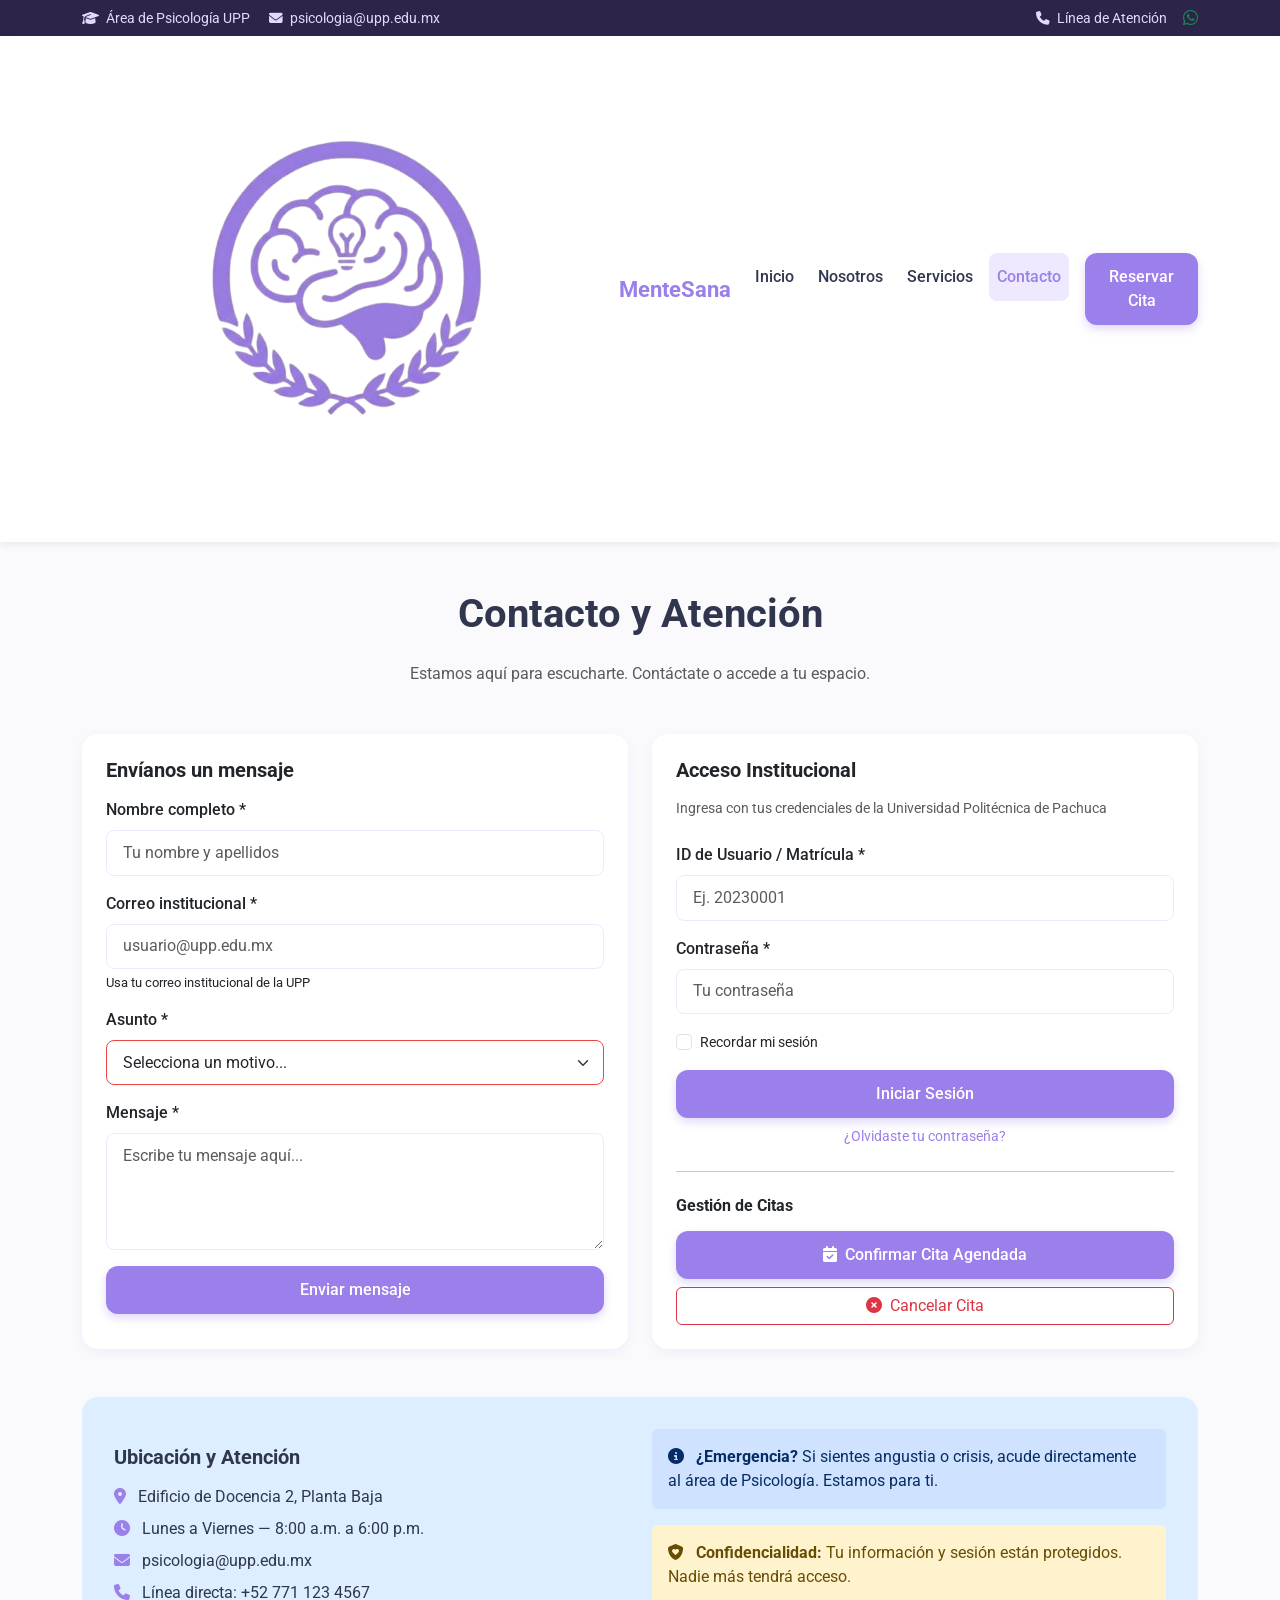
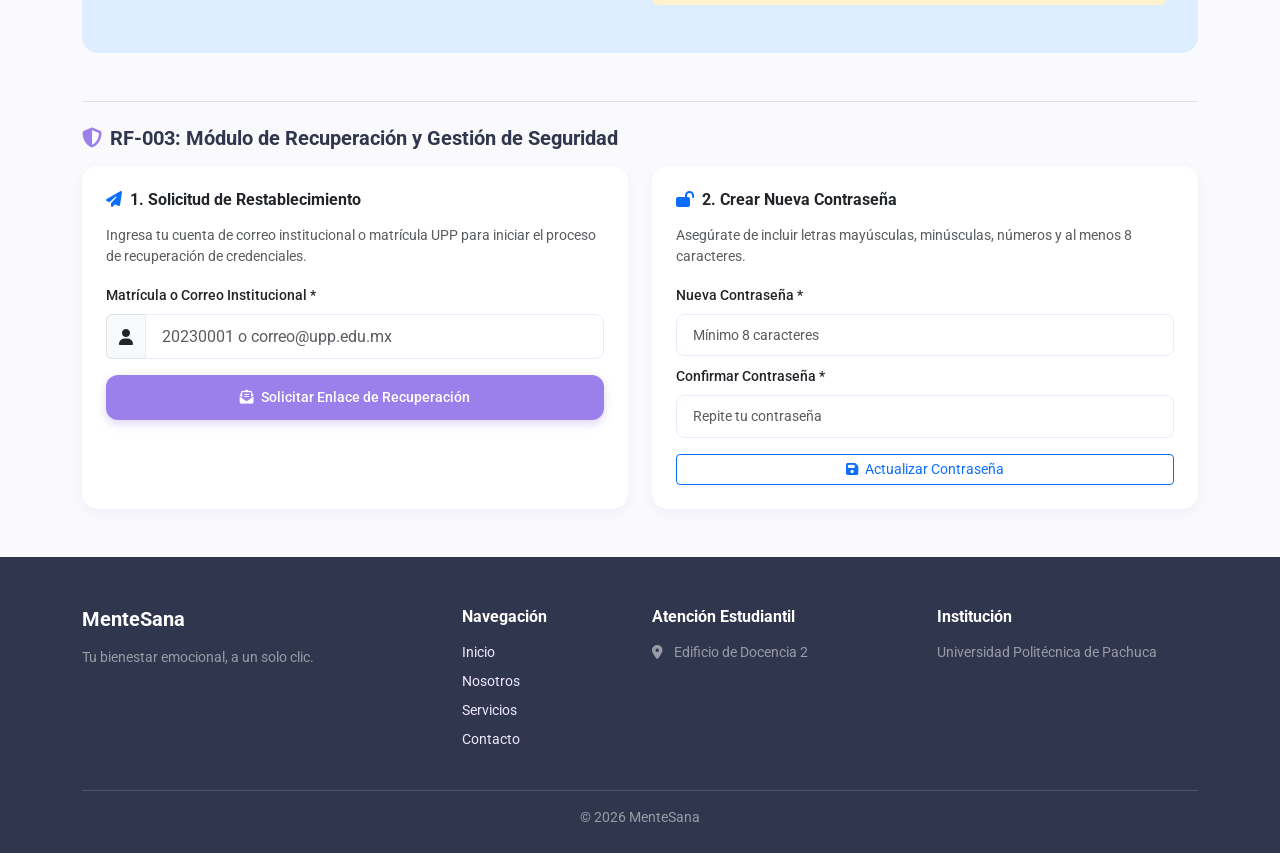
==== commit 8d662625: "style: integra el logotipo oficial de MenteSana en el navbar de contacto y servicios" ====
--- a/contacto.html
+++ b/contacto.html
@@ -34,7 +34,7 @@
         <div class="container">
             <!-- Logo y nombre del sitio -->
             <a class="navbar-brand d-flex align-items-center gap-2" href="index.html">
-                <div class="logo-placeholder"></div>
+                <img src="img/logo-mentesana.jpeg" alt="Logo MenteSana" class="logo-nav">
                 <span>Mente<span style="color: var(--morado-principal);">Sana</span></span>
             </a>
 
